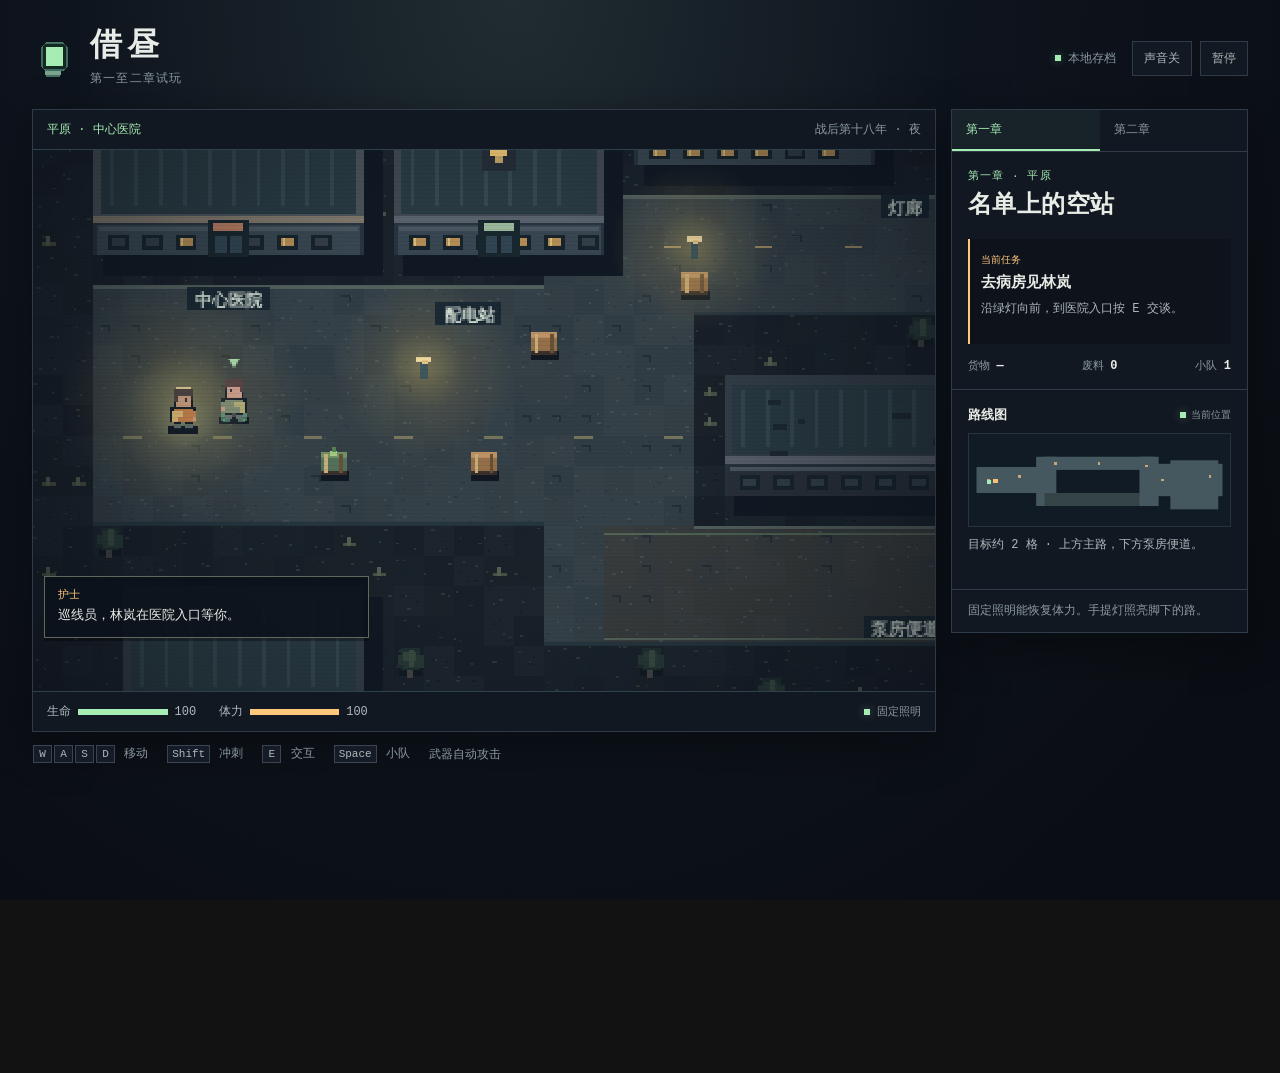
==== index.html @ 3c4ec4ca "Add GitHub Pages entry for Borrowed Daylight" ====
<!doctype html>
<html lang="zh-CN">
<head>
  <meta charset="utf-8">
  <meta name="viewport" content="width=device-width, initial-scale=1">
  <title>借昼 · Borrowed Daylight</title>
  <meta name="description" content="《借昼》第一至二章浏览器试玩">
  <meta http-equiv="refresh" content="0; url=./demo/">
</head>
<body>
  <main>
    <h1>借昼 · Borrowed Daylight</h1>
    <p><a href="./demo/">进入试玩</a></p>
  </main>
</body>
</html>
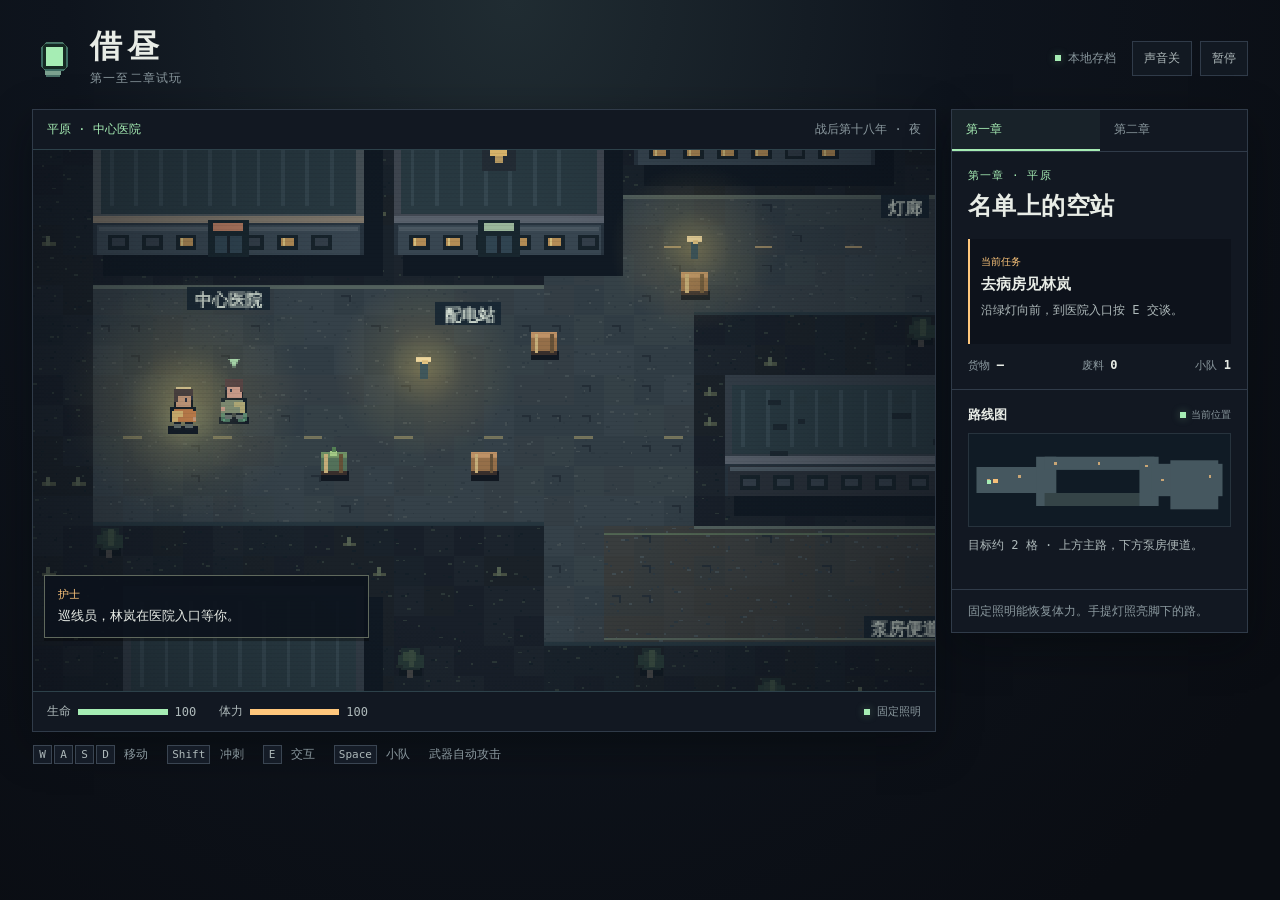
==== commit 78d14cc9: "Trigger GitHub Pages build" ====
--- a/index.html
+++ b/index.html
@@ -14,3 +14,4 @@
   </main>
 </body>
 </html>
+<!-- Trigger GitHub Pages build -->
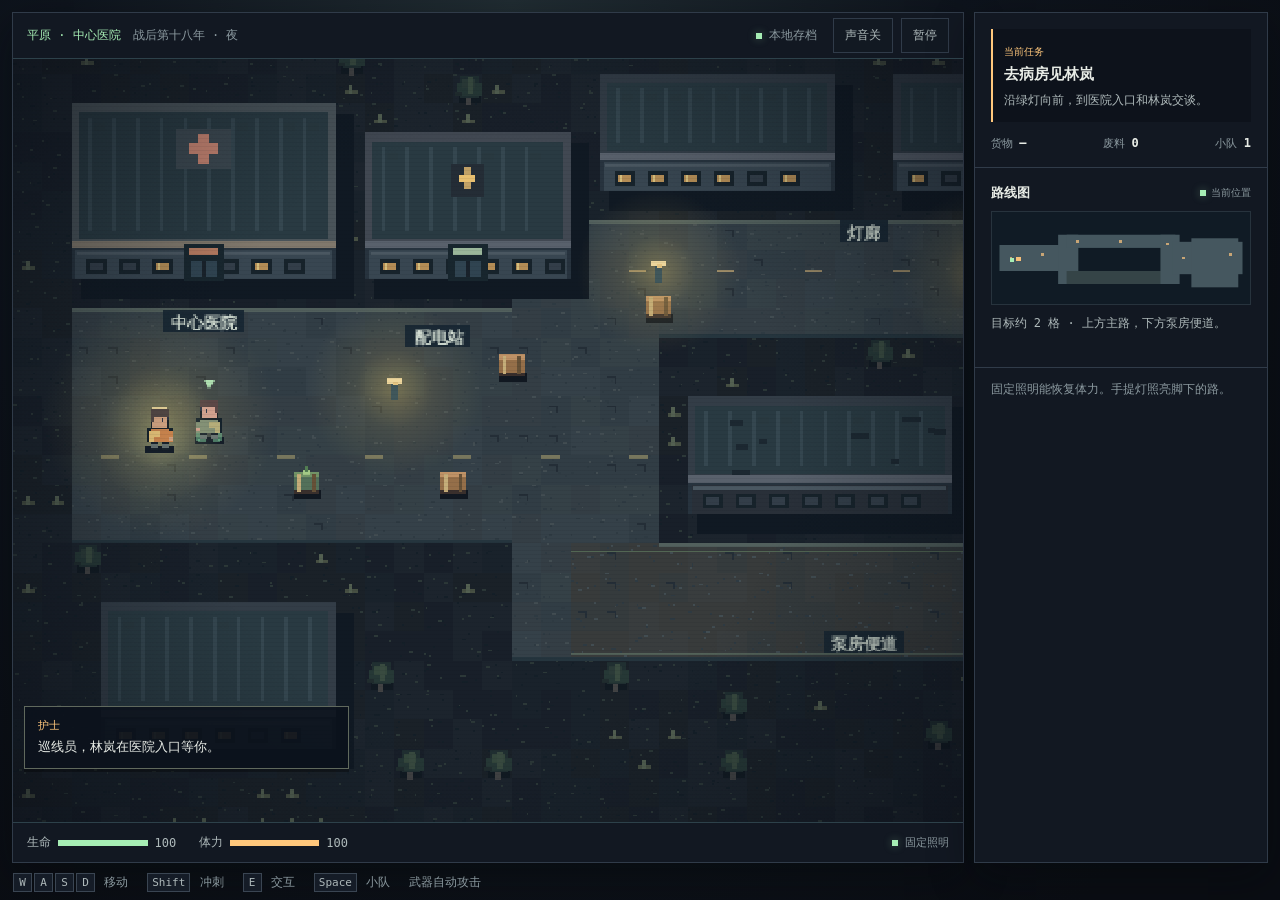
==== commit 23b134bb: "Fit the game to the viewport and remove chapter UI" ====
--- a/index.html
+++ b/index.html
@@ -4,7 +4,7 @@
   <meta charset="utf-8">
   <meta name="viewport" content="width=device-width, initial-scale=1">
   <title>借昼 · Borrowed Daylight</title>
-  <meta name="description" content="《借昼》第一至二章浏览器试玩">
+  <meta name="description" content="《借昼》浏览器游戏">
   <meta http-equiv="refresh" content="0; url=./demo/">
 </head>
 <body>
